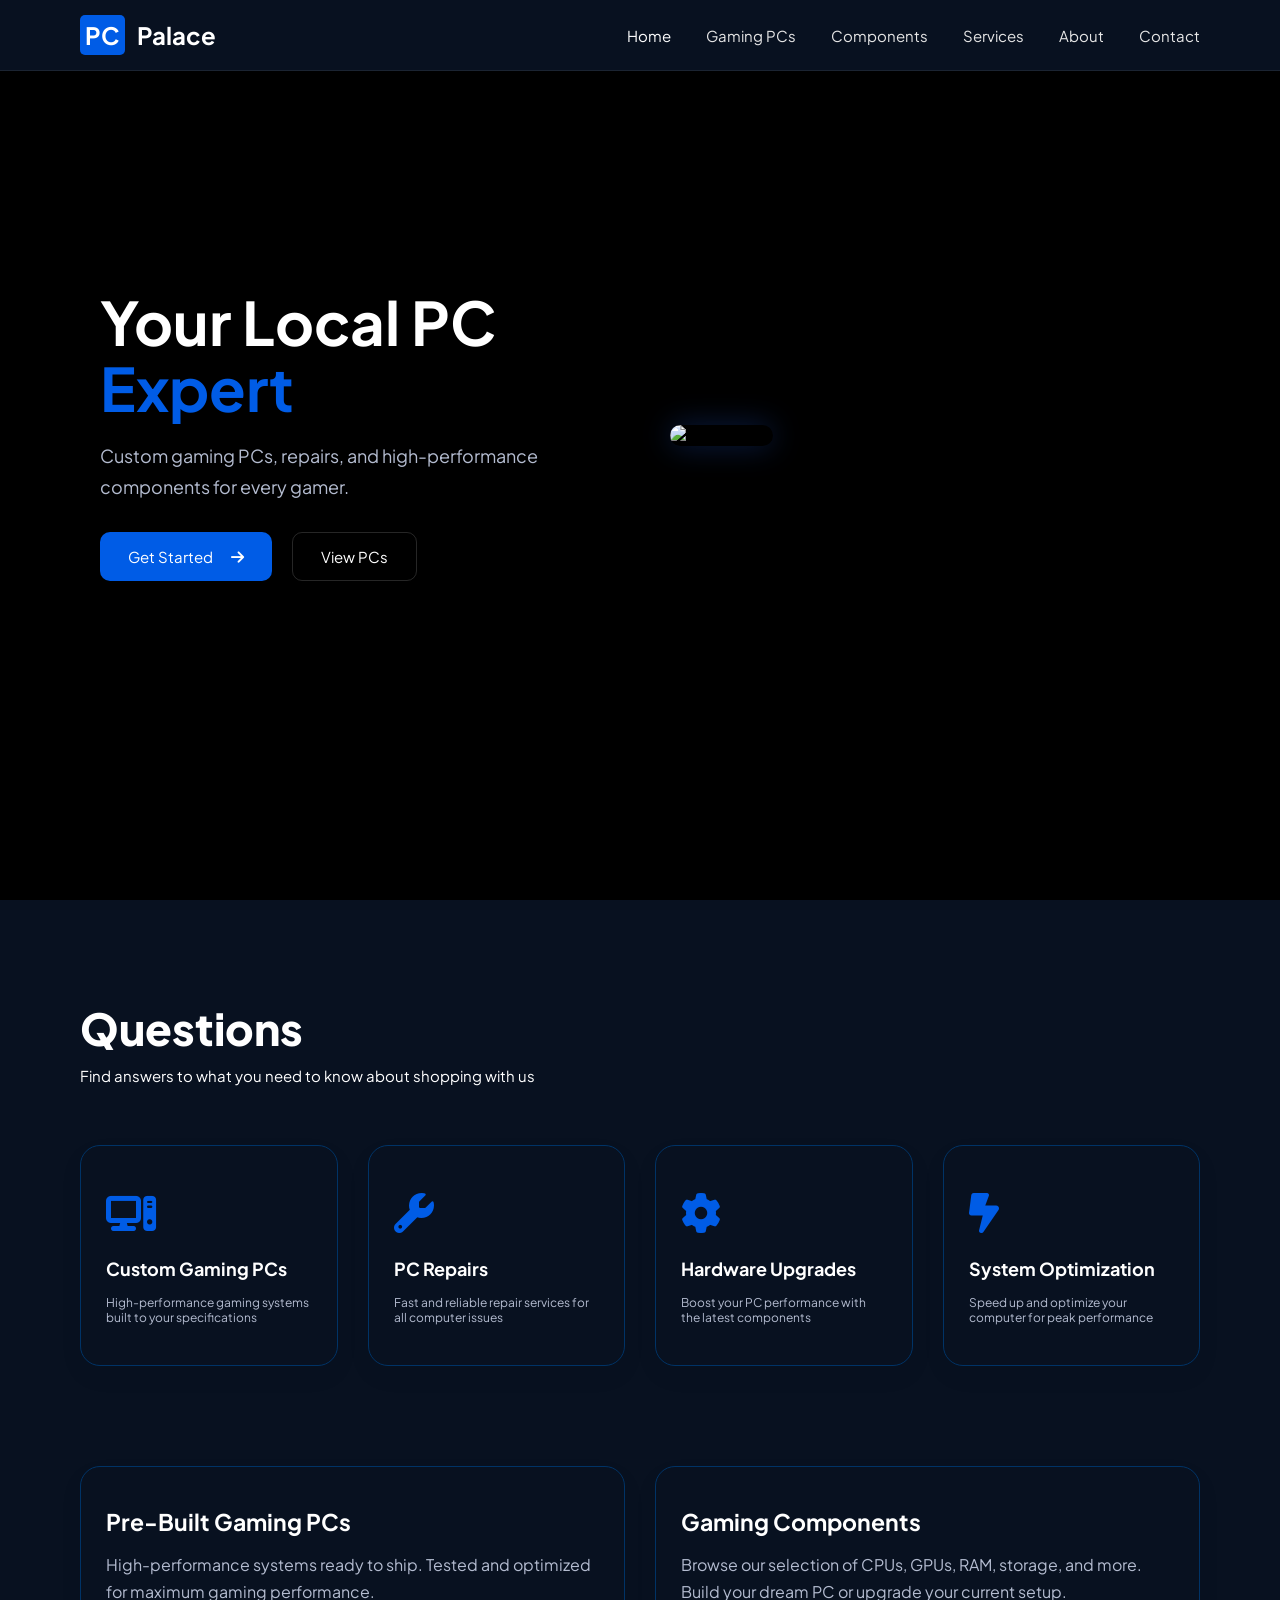
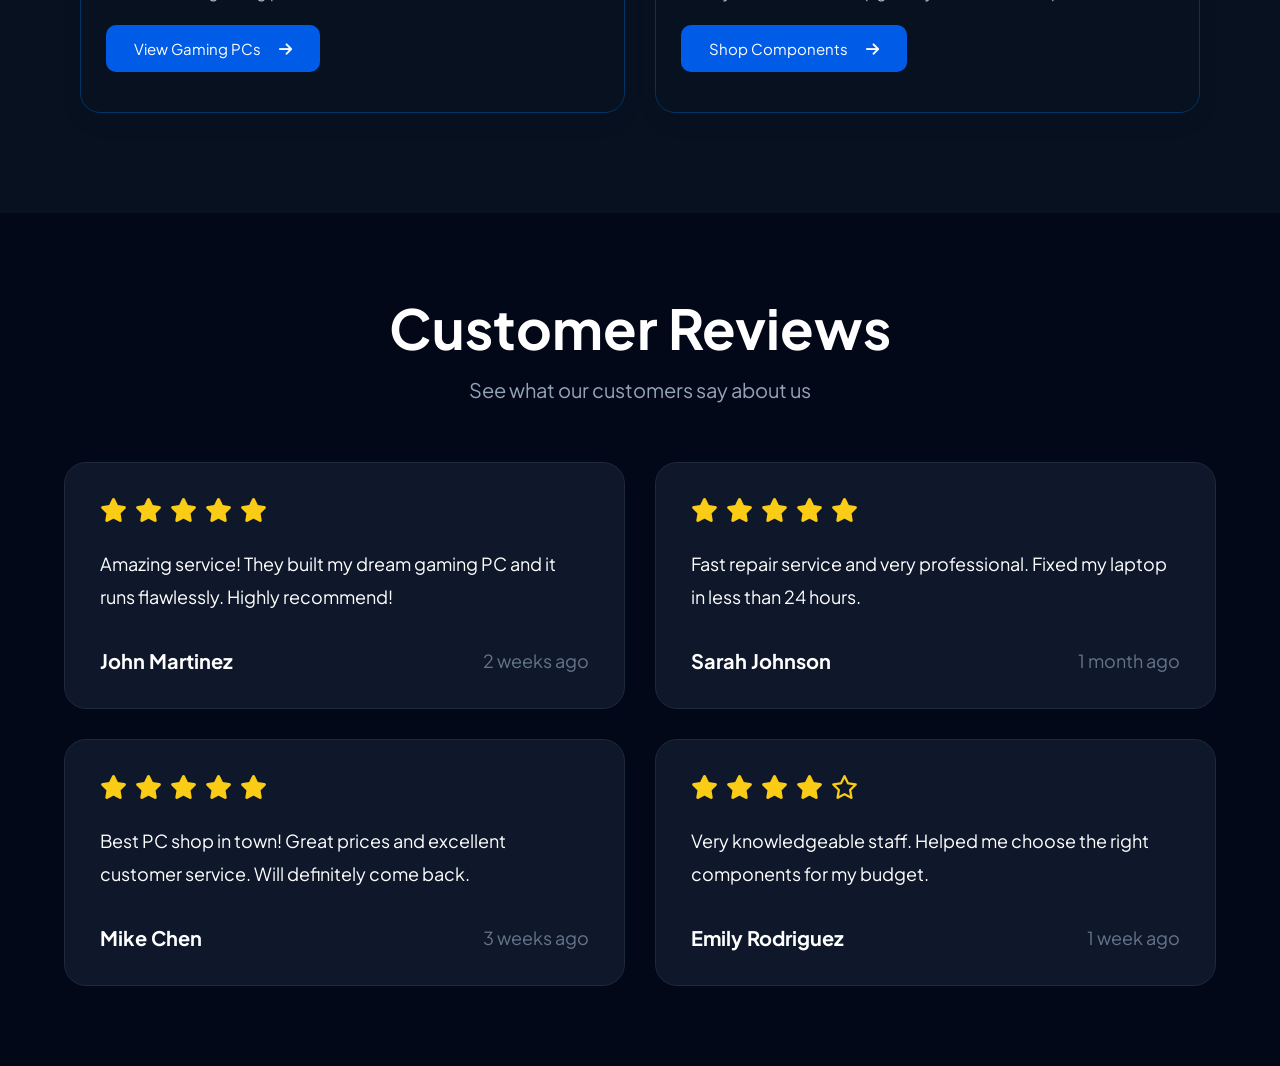
==== index.html @ d6a832d1 "Add files via upload" ====
<!DOCTYPE html>
<html>
<head>
  <meta charset="utf-8">
  <meta name="viewport" content="width=device-width, initial-scale=1">
  <link rel="stylesheet" href="style.css">

  <link rel="stylesheet"
    href="https://cdnjs.cloudflare.com/ajax/libs/font-awesome/6.5.1/css/all.min.css">
  <title>pc-palace.com</title>
</head>
<body>

<!-- ========================= -->
<!-- NAVBAR -->
<!-- ========================= -->

<nav class="navbar">

  <div class="logo">
    <span>PC</span>
     Palace
  </div>

  <ul class="nav-links" id="myTopnav">

    <li><a href="index.html" class="active">Home</a></li>
    <li><a href="gaming.html">Gaming PCs</a></li>
    <li><a href="component.html">Components</a></li>
    <li><a href="service.html">Services</a></li>
    <li><a href="about.html">About</a></li>
    <li><a href="contact.html">Contact</a></li>

    <!-- MENU ICON -->
    <li class="icon">
      <a href="javascript:void(0);" onclick="myFunction()">
        <i class="fa-solid fa-bars"></i>
      </a>
    </li>

  </ul>

</nav>

<section class="hero">

  <div class="hero-text">

    <h1>Your Local PC <br>
      <span>Expert</span></h1>

    <p>
      Custom gaming PCs, repairs, and high-performance
      components for every gamer.
    </p>

    <div class="hero-buttons">
      <button>Get Started  <i class="fa-solid fa-arrow-right" style="margin-left: 15px;"></i></button>
      <button class="secondary">View PCs</button>
    </div>

  </div>

  <div class="hero-image">
    <img src="assets/photo-1587202372634-32705e3bf49c.jpg" alt="Gaming PC">
  </div>

</section>

<!-- ================= QUESTIONS SECTION ================= -->
<section class="question-section">
  <div class="question-header">
    <h2 style="font-size:44px; font-weight:800;">Questions</h2>
    <p style="font-size:15px;">Find answers to what you need to know about shopping with us</p>
  </div>

  <div class="question-grid">

    <div class="question-card">
      <div class="icon"><i class="fa-solid fa-computer"></i></div>
      <h3>Custom Gaming PCs</h3>
      <p>High-performance gaming systems built to your specifications</p>
    </div>

    <div class="question-card">
      <div class="icon"><i class="fa-solid fa-wrench"></i></div>
      <h3>PC Repairs</h3>
      <p>Fast and reliable repair services for all computer issues</p>
    </div>

    <div class="question-card">
      <div class="icon"><i class="fa-solid fa-gear"></i></div>
      <h3>Hardware Upgrades</h3>
      <p>Boost your PC performance with the latest components</p>
    </div>

    <div class="question-card">
      <div class="icon"><i class="fa-solid fa-bolt-lightning"></i></div>
      <h3>System Optimization</h3>
      <p>Speed up and optimize your computer for peak performance</p>
    </div>
  </div>

  <div class="question-grid-2">

    <div class="question-card-2">
      <h3>Pre-Built Gaming PCs</h3>
      <p>High-performance systems ready to ship. Tested and optimized for maximum gaming performance.</p>
      <button>View Gaming PCs  <i class="fa-solid fa-arrow-right" style="margin-left: 15px;"></i></button>
    </div>

    <div class="question-card-2">
      <h3>Gaming Components</h3>
      <p>Browse our selection of CPUs, GPUs, RAM, storage, and more. Build your dream PC or upgrade your current setup.</p>
      <button>Shop Components <i class="fa-solid fa-arrow-right" style="margin-left: 15px;"></i></button>
    </div>
  </div>
</section>

<section class="reviews">

    <div class="review-title">
        <h1>Customer Reviews</h1>
        <p>See what our customers say about us</p>
    </div>

    <div class="review-container">

        <!-- CARD 1 -->

        <div class="review-card">

            <div class="stars">
                <i class="fa-solid fa-star"></i>
                <i class="fa-solid fa-star"></i>
                <i class="fa-solid fa-star"></i>
                <i class="fa-solid fa-star"></i>
                <i class="fa-solid fa-star"></i>
            </div>

            <p class="review-text">
                Amazing service! They built my dream gaming PC and it runs flawlessly.
                Highly recommend!
            </p>

            <div class="review-bottom">
                <h3>John Martinez</h3>
                <span>2 weeks ago</span>
            </div>

        </div>

        <!-- CARD 2 -->

        <div class="review-card">

            <div class="stars">
                <i class="fa-solid fa-star"></i>
                <i class="fa-solid fa-star"></i>
                <i class="fa-solid fa-star"></i>
                <i class="fa-solid fa-star"></i>
                <i class="fa-solid fa-star"></i>
            </div>

            <p class="review-text">
                Fast repair service and very professional. Fixed my laptop in less than 24 hours.
            </p>

            <div class="review-bottom">
                <h3>Sarah Johnson</h3>
                <span>1 month ago</span>
            </div>

        </div>

        <!-- CARD 3 -->

        <div class="review-card">

            <div class="stars">
                <i class="fa-solid fa-star"></i>
                <i class="fa-solid fa-star"></i>
                <i class="fa-solid fa-star"></i>
                <i class="fa-solid fa-star"></i>
                <i class="fa-solid fa-star"></i>
            </div>

            <p class="review-text">
                Best PC shop in town! Great prices and excellent customer service.
                Will definitely come back.
            </p>

            <div class="review-bottom">
                <h3>Mike Chen</h3>
                <span>3 weeks ago</span>
            </div>

        </div>

        <!-- CARD 4 -->

        <div class="review-card">

            <div class="stars">
                <i class="fa-solid fa-star"></i>
                <i class="fa-solid fa-star"></i>
                <i class="fa-solid fa-star"></i>
                <i class="fa-solid fa-star"></i>
                <i class="fa-regular fa-star"></i>
            </div>

            <p class="review-text">
                Very knowledgeable staff. Helped me choose the right components
                for my budget.
            </p>

            <div class="review-bottom">
                <h3>Emily Rodriguez</h3>
                <span>1 week ago</span>
            </div>

        </div>

    </div>

</section>


<script src="script.js"></script>
</body>
</html>
---- style.css ----
/* ============================= */
/* GOOGLE FONT */
/* ============================= */

@import url('https://fonts.googleapis.com/css2?family=Plus+Jakarta+Sans:wght@200;400;600;700;800&display=swap');

/* ============================= */
/* ROOT VARIABLES */
/* ============================= */

:root { 

  --dark-clr:#081120; 
  --nav-link-clr:#e6e6e6;
  --blue-text-clr:#b4bcd0;
  --dark-blue-clr:#0047b3;
  --blue-clr:#005ce6;
  --light-clr:#0073e6;
  --border-clr:#003366;

  --dark:#030712;
  --card:#0f172a;
  --border:#1e293b;
  --blue:#3b82f6;
  --text:#ffffff;
  --muted:#94a3b8;
}

/* ============================= */
/* GLOBAL RESET */
/* ============================= */

*{
    margin:0;
    padding:0;
    box-sizing:border-box;
    font-family:"Plus Jakarta Sans", sans-serif;
}

html{
    scroll-behavior:smooth;
}

body{
    background:var(--dark);
}

/* ============================= */
/* NAVBAR */
/* ============================= */

.navbar{
    width:100%;
    display:flex;
    justify-content:space-between;
    align-items:center;
    padding:20px 80px;
    position:fixed;
    top:0;
    left:0;
    background:var(--dark-clr);
    border-bottom:1px solid rgba(255,255,255,0.08);
    z-index:1000;
}

.logo{
    font-size:24px;
    font-weight:700;
    color:white;
}

.logo span{
    margin-right:8px;
    background:var(--blue-clr);
    padding:5px;
    border-radius:5px;
}

.nav-links{
    list-style:none;
    display:flex;
    align-items:center;
    gap:35px;
}

.nav-links a{
    text-decoration:none;
    color:var(--nav-link-clr);
    font-size:15px;
    transition:0.3s;
}

.nav-links a:hover{
    color:white;
}

.nav-links a.active{
    color:white;
}

/* MENU ICON */

.nav-links .icon{
    display:none;
}

/* ========================= */
/* HERO */
/* ========================= */

.hero{
    min-height:100vh;
    display:flex;
    justify-content:space-between;
    align-items:center;
    padding:50px 100px 80px;
    gap:60px;
    background:black;
}

.hero-text{
    flex:1;
}

.hero-text h1{
    font-size:60px;
    line-height:1.1;
    margin-bottom:20px;
    color:white;
}

.hero-text span{
    color:var(--blue-clr);
}

.hero-text p{
    color:var(--blue-text-clr);
    font-size:18px;
    line-height:1.7;
    margin-bottom:30px;
    max-width:550px;
}

.hero-buttons{
    display:flex;
    gap:20px;
}

.hero-buttons button{
    padding:14px 28px;
    border:none;
    border-radius:10px;
    background:var(--blue-clr);
    color:white;
    font-size:15px;
    cursor:pointer;
    transition:0.3s;
}

.hero-buttons button:hover{
    transform:translateY(-3px);
    background:#0047b3;
}

.hero-buttons .secondary{
    background:transparent;
    border:1px solid rgba(255,255,255,0.15);
}

.hero-image{
    flex:1;
}

.hero-image img{
    width:100%;
    border-radius:20px;
    box-shadow:0 0 30px rgba(37,99,235,0.3);
}

/* ============================= */
/* QUESTIONS SECTION */
/* ============================= */

.question-section{ 
  padding:100px 80px; 
  background:var(--dark-clr);
  text-align:left; 
}

.question-header{ 
  color:white;
  margin-bottom:60px; 
}

.question-header h2{ 
  font-size:36px; 
  color:white;
  margin-bottom:10px; 
}

/* GRID */

.question-grid{ 
  display:grid; 
  grid-template-columns:repeat(4, 1fr); 
  gap:30px;
  color:white; 
}

/* CARDS */

.question-card,
.question-card-2{ 
  background:transparent; 
  padding:40px 25px; 
  border-radius:20px;
  border:1px solid var(--border-clr); 
  box-shadow:0 10px 25px rgba(0,0,0,0.05); 
  transition:0.3s ease; 
}

/* HOVER */

.question-card:hover,
.question-card-2:hover{ 
  transform:translateY(-8px); 
  border:2px solid var(--light-clr); 
}

/* ICONS */

.question-card .icon,
.question-card-2 .icon{ 
  font-size:40px;
  margin-bottom:20px; 
  color:var(--blue-clr);
  display:block;
}

.question-card h3{ 
  margin-bottom:15px; 
  font-size:18px; 
  color:white;
}

.question-card p{ 
  font-size:12px; 
  font-weight:400; 
  color:var(--blue-text-clr); 
}

/* SECOND GRID */

.question-grid-2{ 
  display:grid; 
  grid-template-columns:repeat(2, 1fr); 
  gap:30px;
  color:white; 
  margin-top:100px;
}

.question-card-2 h3{
  margin-bottom:15px; 
  font-size:23px; 
  color:white;
}

.question-card-2 p{
  color:var(--blue-text-clr);
  margin-bottom:20px;
  line-height:1.7;
}

.question-grid-2 button{
    padding:14px 28px;
    border:none;
    border-radius:10px;
    background:var(--blue-clr);
    color:white;
    font-size:15px;
    cursor:pointer;
    transition:0.3s;
}

.question-grid-2 button:hover{
    transform:translateY(-3px);
    background:#0047b3;
}
/* ================= REVIEWS ================= */

.reviews{
    width:90%;
    margin:auto;
    padding:80px 0;
}

.review-title{
    text-align:center;
    margin-bottom:60px;
}

.review-title h1{
    color:white;
    font-size:55px;
    margin-bottom:15px;
}

.review-title p{
    color:#94a3b8;
    font-size:20px;
}

/* GRID */

.review-container{
    display:grid;
    grid-template-columns:repeat(2,1fr);
    gap:30px;
}

/* CARD */

.review-card{
    background:#0f172a;
    border:1px solid #1e293b;
    border-radius:22px;
    padding:35px;
    transition:0.3s;
}

.review-card:hover{
    transform:translateY(-5px);
}

.stars{
    margin-bottom:25px;
}

.stars i{
    color:#facc15;
    font-size:24px;
    margin-right:5px;
}

.review-text{
    color:white;
    font-size:18px;
    line-height:1.8;
    margin-bottom:35px;
}

/* BOTTOM */

.review-bottom{
    display:flex;
    justify-content:space-between;
    align-items:center;
}

.review-bottom h3{
    color:white;
    font-size:20px;
}

.review-bottom span{
    color:#64748b;
    font-size:18px;
}

/* ========================= */
/* COMPONENT SECTION */
/* ========================= */

.components{
  padding:140px 8% 80px;
}

/* HEADER */

.components-header{
  text-align:center;
  margin-bottom:60px;
}

.components-header h1{
  color:white;
  font-size:50px;
  font-weight:800;
  margin-bottom:15px;
}

.components-header p{
  color:var(--muted);
  font-size:18px;
}

/* ========================= */
/* FILTER BUTTONS */
/* ========================= */

.filter-buttons{
  display:flex;
  justify-content:center;
  flex-wrap:wrap;
  gap:15px;
  margin-bottom:60px;
}

.btn{
  border:none;
  padding:16px 32px;
  border-radius:14px;
  background:#172033;
  color:white;
  font-size:18px;
  cursor:pointer;
  transition:0.3s;
  border:1px solid #263247;
}

.btn:hover{
  background:#1e293b;
}

.btn.active{
  background:var(--blue);
}

/* ========================= */
/* PRODUCT GRID */
/* ========================= */

.product-grid{
  display:grid;
  grid-template-columns:repeat(3,1fr);
  gap:30px;
}

/* ========================= */
/* PRODUCT CARD */
/* ========================= */

.product-card{
  background:var(--card);
  border-radius:22px;
  overflow:hidden;
  border:1px solid var(--border);
  transition:0.3s;
}

.product-card:hover{
  transform:translateY(-8px);
  border-color:var(--blue);
}

.product-card img{
  width:100%;
  height:260px;
  object-fit:cover;
}

/* CONTENT */

.product-content{
  padding:30px;
}

.category{
  color:var(--blue);
  font-size:14px;
  font-weight:700;
}

.category i{
  margin-right:8px;
}

.product-content h3{
  color:white;
  font-size:17px;
  margin:20px 0 10px;
}

.product-content p{
  color:var(--blue-text-clr);
  font-size:15px;
  margin-bottom:25px;
}

/* BOTTOM */

.bottom{
  display:flex;
  justify-content:space-between;
  align-items:center;
  padding-top:20px;
  border-top:1px solid #1e293b;
}

.bottom h2{
  color:white;
  font-size:20px;
}

.bottom button{
  padding:14px 24px;
  border:none;
  border-radius:12px;
  background:var(--blue-clr);
  color:white;
  font-size:15px;
  cursor:pointer;
  transition:0.3s;
}

.bottom button:hover{
  background:darkblue;
}

/* ========================= */
/* FILTER */
/* ========================= */

.column{
  display:none;
}

.show{
  display:block;
}


/* ============================= */
/* GAMING.HTML */
/* ============================= */
.pc{padding:140px 8% 80px;}
.pc-header{
  text-align:center;
  margin-bottom:60px;
}

.pc-header h1{
  color:white;
  font-size:50px;
  font-weight:800;
  margin-bottom:15px;
}

.pc-header p{
  color:var(--muted);
  font-size:18px;
}

.column-1 {
  float: left;
  width: 50%;
  padding: 10px;
  height: auto;
}
.column-1 p{
    color: var(--blue-text-clr);
}
.column-1 i{
    padding-right: 15px;
    color: var(--blue-clr);
}

.row-1:after {
  content: "";
  display: table;
  clear: both;
}
/* NEED SECTION */
.need-sec{
    padding: 50px;
    margin: 10px 50px 40px 50px;
    text-align: center;
    background: var(--dark-clr);
    border-radius: 15px;
    min-height: 25vh;
}
.need-sec h4{
    font-size: 22px;
    color: white;
}
.need-sec p{
    color: var(--blue-text-clr);
    margin-top: 20px;
}
.need-sec button{
  margin-top: 20px;
  padding:14px 24px;
  border:none;
  border-radius:12px;
  background:var(--blue-clr);
  color:white;
  font-size:15px;
  cursor:pointer;
  transition:0.3s;
}

.need-sec button:hover{
  background:darkblue;
}

/* ============================= */
/* SERVICE.HTML */
/* ============================= */ 

/* ================= MAIN ================= */
.container{
    width:90%;
    margin:auto;
    padding-top:100px;
    padding-bottom:50px;
}

/* TOP GRID */

.top-grid{
    display:grid;
    grid-template-columns:repeat(2,1fr);
    gap:20px;
}
.card{
    background:#1e293b;
    padding:25px;
    border-radius:15px;
    width:550px;
}
.card i{
    font-size:40px;
    margin-bottom:15px;
    color: var(--dark-blue-clr);
}

.card h3{
    margin-bottom:15px;
    color: white;
}

.card p{
    margin-bottom:15px;
    line-height:1.6;
    color: var(--blue-text-clr);
}

.card ul{
    padding-left:20px;
    margin-bottom:20px;
    color: var(--text);
}

.card li{
    margin-bottom:10px;
    color: var(--text);
}
.card h4{
    color: white;
    margin-bottom: 10px;
}

/* TEXT SECTION */

.text-section{
    margin:40px 0;
    background:#1e293b;
    padding:30px;
    border-radius:12px;
    font-size:20px;
}
body{
    background:#020817;
    font-family:Arial, sans-serif;
}

/* ================= SECTION ================= */

.pricing-section{
    width:100%;
    padding:80px 0;
    display:flex;
    justify-content:center;
}

/* MAIN BOX */

.pricing-box{
    width:80%;
    background:#0f172a;
    border:1px solid #1e293b;
    border-radius:22px;
    padding:50px;
}

/* TITLE */

.pricing-box h1{
    text-align:center;
    color:white;
    font-size:35px;
    margin-bottom:50px;
}

/* GRID */

.pricing-grid{
    display:grid;
    grid-template-columns:repeat(2,1fr);
    gap:25px;
}

/* CARD */

.price-card{
    background:#1e293b;
    border-radius:16px;
    padding:25px 30px;
    display:flex;
    justify-content:space-between;
    align-items:center;
}

.price-card span{
    color:white;
    font-size:16px;
}

.price-card h2{
    color:white;
    font-size:20px;
}

/* NOTE */

.note{
    text-align:center;
    color:#94a3b8;
    margin-top:50px;
    font-size:14px;
}


/* BOTTOM GRID */
.bottom-grid{
    display:grid;
    grid-template-columns:repeat(3,1fr);
    gap:20px;
}
/* ============================= */
/* MAIN */
/* ============================= */


.wrapper{
    width:90%;
    margin:auto;
    padding-top:120px;
    padding-bottom:80px;
}

/* ================= TOP LARGE BOX ================= */

.hero-box{
    width:100%;
    background:var(--dark-clr);
    border:1px solid #1e293b;
    border-radius:20px;
    padding:70px 40px;
    text-align:center;
    margin-bottom:50px;
}
.hero-box{
    display:flex;
    border-radius:10px;
    margin:60px auto;
    align-items:stretch;
    overflow:hidden;
}
.hero-box > div{
    flex:1;
    padding:40px;
}
.hero-box h2{
    font-size:35px;
    margin-bottom:20px;
    color: white;
}

.hero-box p{
    color:var(--muted);
    font-size:18px;
    text-align: left;
}


.img{
    min-height:500px;
    background:url("assets/photo-1581092921461-eab62e97a780.jpg") center/cover no-repeat;
    border-radius:0 10px 10px 0;
}

/* ================= GRID ================= */

.feature-grid{
    display:grid;
    grid-template-columns:repeat(4,1fr);
    gap:25px;
    margin-bottom:50px;
}

.feature-item{
    background:#0f172a;
    border:1px solid #1e293b;
    border-radius:18px;
    padding:40px 25px;
    text-align:center;
    transition:0.3s;
}
.feature-item i{
    color: var(--blue-clr);
    font-size: 30px;
    margin-bottom: 10px;
}
.feature-item h2{
    color: white;
}
.feature-item:hover{
    transform:translateY(-5px);
}

.feature-item h2{
    margin-bottom:15px;
    font-size:24px;
}

.feature-item p{
    color:#94a3b8;
    line-height:1.6;
}

/* ================= BOTTOM LARGE BOX ================= */

.info-box{
    width:100%;
    background:#0f172a;
    border:1px solid #1e293b;
    border-radius:20px;
    padding:60px 40px;
    text-align:center;
}

.info-box h2{
    font-size:45px;
    margin-bottom:40px;
    color: white;
}


.column-2{
  float: left;
  width: 33.33%;
  padding: 10px;
  height: 100px;
}
.column-2 h4{
    color: white;
    font-size: 20px;
    margin-bottom: 10px;
}
.column-2 p{
    color:var(--blue-text-clr);
    font-size:16px;
}

.row-2:after {
  content: "";
  display: table;
  clear: both;
}


/* ================= SECTION ================= */

.contact-section{
    width:100%;
    padding:80px 0;
    background: var(--dark-clr);
    display:flex;
    justify-content:center;
}

/* CONTAINER */

.contact-container{
    width:82%;

    display:grid;
    grid-template-columns:1fr 1fr;
    gap:60px;
}

/* BOTH BOXES */

.contact-info,
.contact-form{
    background:#0f172a;
    border:1px solid #1e293b;

    border-radius:22px;
    padding:35px;
}

/* TITLES */

.contact-info h1,
.contact-form h1{
    color:white;
    font-size:25px;
    margin-bottom:40px;
}

/* ================= LEFT SIDE ================= */

.info-item-1{
    display:flex;
    align-items:center;
    gap:20px;

    margin-bottom:30px;
}

/* ICON */

.icon-box-1{
    width:60px;
    height:60px;

    background:#172554;
    border-radius:15px;

    display:flex;
    align-items:center;
    justify-content:center;
}

.icon-box-1 i{
    color:#3b82f6;
    font-size:20px;
}

/* TEXT */

.info-text-1 span{
    color:#94a3b8;
    font-size:17px;
}

.info-text-1 h3{
    color:white;
    margin-top:5px;
    font-size:20px;
}

/* ================= FORM ================= */

form{
    display:flex;
    flex-direction:column;
}

form label{
    color:white;
    margin-bottom:12px;
    font-size:18px;
}

form input,
form textarea{
    width:100%;

    background:#1e293b;
    border:1px solid #334155;
    border-radius:16px;

    padding:20px;
    margin-bottom:30px;

    color:white;
    font-size:15px;

    outline:none;
}

form textarea{
    height:180px;
    resize:none;
}

form input::placeholder,
form textarea::placeholder{
    color:#94a3b8;
}

/* BUTTON */

form button{
    height:70px;

    background: var(--blue);
    border:none;
    border-radius:16px;

    color:white;
    font-size:18px;
    font-weight:bold;

    cursor:pointer;
    transition:0.3s;
}

form button:hover{
    background: var(--dark-blue-clr);
}

/* ============================= */
/* RESPONSIVE */
/* ============================= */

@media screen and (max-width:768px){

    .navbar{
        padding:20px;
    }

    .nav-links{
        gap:20px;
    }

    .nav-links li:not(.icon){
        display:none;
    }

    .nav-links .icon{
        display:block;
    }

    .nav-links.responsive{
        position:absolute;
        top:80px;
        left:0;
        width:100%;
        background:#081120;
        display:flex;
        flex-direction:column;
        gap:25px;
        padding:25px;
    }

    .nav-links.responsive li{
        display:block;
    }

    .hero{
        flex-direction:column;
        text-align:center;
        padding:130px 20px 60px;
    }

    .hero-text h1{
        font-size:42px;
    }

    .hero-text p{
        margin:auto;
        margin-bottom:30px;
    }

    .hero-buttons{
        justify-content:center;
    }

    .question-section{
        padding:80px 20px;
    }
    .question-header h2{
        font-size: 17px;
    }
    .question-grid{
        grid-template-columns:1fr;
    }

    .question-grid-2{
        grid-template-columns:1fr;
    }
    .question-card-2 h3{
        font-size: 20px;
    }
    .question-card-2 p{
        font-size: 12px;
    }
    .components-header h1{
        font-size:48px;
    }

    .product-grid{
        grid-template-columns:1fr;
    }

    .btn{
        width:100%;
    }
    .need-sec p{
        font-size: 12px;
    }
    .need-sec button{
        margin-top: 30px;
    }
    .top-grid{
     grid-template-columns:1fr;}

    .bottom-grid{grid-template-columns:1fr;}
    .card{
        width: calc(100% - 10%);
    }
    .card i{
        font-size: 24px;
    }
    .card h3{
        font-size: 17px;
    }
    .card p {
        font-size: 14px;
    }
    .card li{
        font-size: 14px;
    }

    .review-container{
        grid-template-columns:1fr;
    }

    .review-title h1{
        font-size:25px;
    }
    .review-text{
        font-size: 15px;
    }
    .review-bottom h3{
        font-size: 16px;
    }
    .review-bottom span{
        font-size: 15px;
    }
    .pricing-box{
        width:92%;
        padding:30px;
    }

    .pricing-grid{
        grid-template-columns:1fr;
    }

    .pricing-box h1{
        font-size:20px;
    }

    .price-card{
        flex-direction:column;
        gap:15px;
        text-align:center;
    }
    .feature-grid{grid-template-columns:repeat(1,1fr);}
    .contact-section{
        width: 100%;
    }
    .contact-section p{
        margin-bottom: 30px;
    }
    .hero-box{
        flex-direction:column;
        text-align:center;
        padding:130px 20px 60px;
    }
    .hero-box img{
        height: 30%;
    }
    .contact-info h1,
    .contact-form h1{
        font-size:28px;
    }

    .info-text h3{
        font-size:22px;
    }    
    .product-grid{
       grid-template-columns:1fr;
    }
    .column-1 {
        width: 100%;
    }
    .column-2 {
        width: 100%;
        margin-bottom: 60px;
    }
}

@media(max-width:1100px){

  .product-grid{
    grid-template-columns:repeat(2,1fr);
  }

   .contact-container{
     grid-template-columns:1fr;
  }
}

@media(max-width:900px){

    /* HERO */

    .hero{
        flex-direction:column;
        text-align:center;
        padding:130px 20px 60px;
    }

    .hero-text h1{
        font-size:42px;
    }

    .hero-text p{
        margin:auto;
        margin-bottom:30px;
    }

    .hero-buttons{
        justify-content:center;
    }

    /* QUESTIONS */

    .question-section{
        padding:80px 20px;
    }

    .question-grid,
    .question-grid-2{
        grid-template-columns:1fr;
    }

    /* PRODUCTS */

    .product-grid{
        grid-template-columns:1fr;
    }

    /* TOP GRID */

    .top-grid{
        grid-template-columns:1fr;
    }

    .bottom-grid{
        grid-template-columns:1fr;
    }

    /* CARDS */

    .card{
        width:100%;
    }

    .card i{
        font-size:24px;
    }

    .card h3{
        font-size:18px;
    }

    .card p,
    .card li{
        font-size:14px;
    }

    /* REVIEWS */

    .review-container{
        grid-template-columns:1fr;
    }

    .review-title h1{
        font-size:40px;
    }

    .review-text{
        font-size:15px;
    }

    .review-bottom h3,
    .review-bottom span{
        font-size:16px;
    }

    /* PRICING */

    .pricing-box{
        width:92%;
        padding:30px;
    }

    .pricing-grid{
        grid-template-columns:1fr;
    }

    .pricing-box h1{
        font-size:32px;
    }

    .price-card{
        flex-direction:column;
        gap:15px;
        text-align:center;
    }

    /* FEATURES */

    .feature-grid{
        grid-template-columns:1fr;
    }

    /* HERO BOX */

    .hero-box{
        flex-direction:column;
        padding:40px 20px;
    }

    /* CONTACT */

    .contact-container{
        grid-template-columns:1fr;
    }

    .contact-info h1,
    .contact-form h1{
        font-size:28px;
    }

    /* COLUMNS */

    .column-1,
    .column-2{
        width:100%;
    }

    .column-2{
        margin-bottom:40px;
    }

}
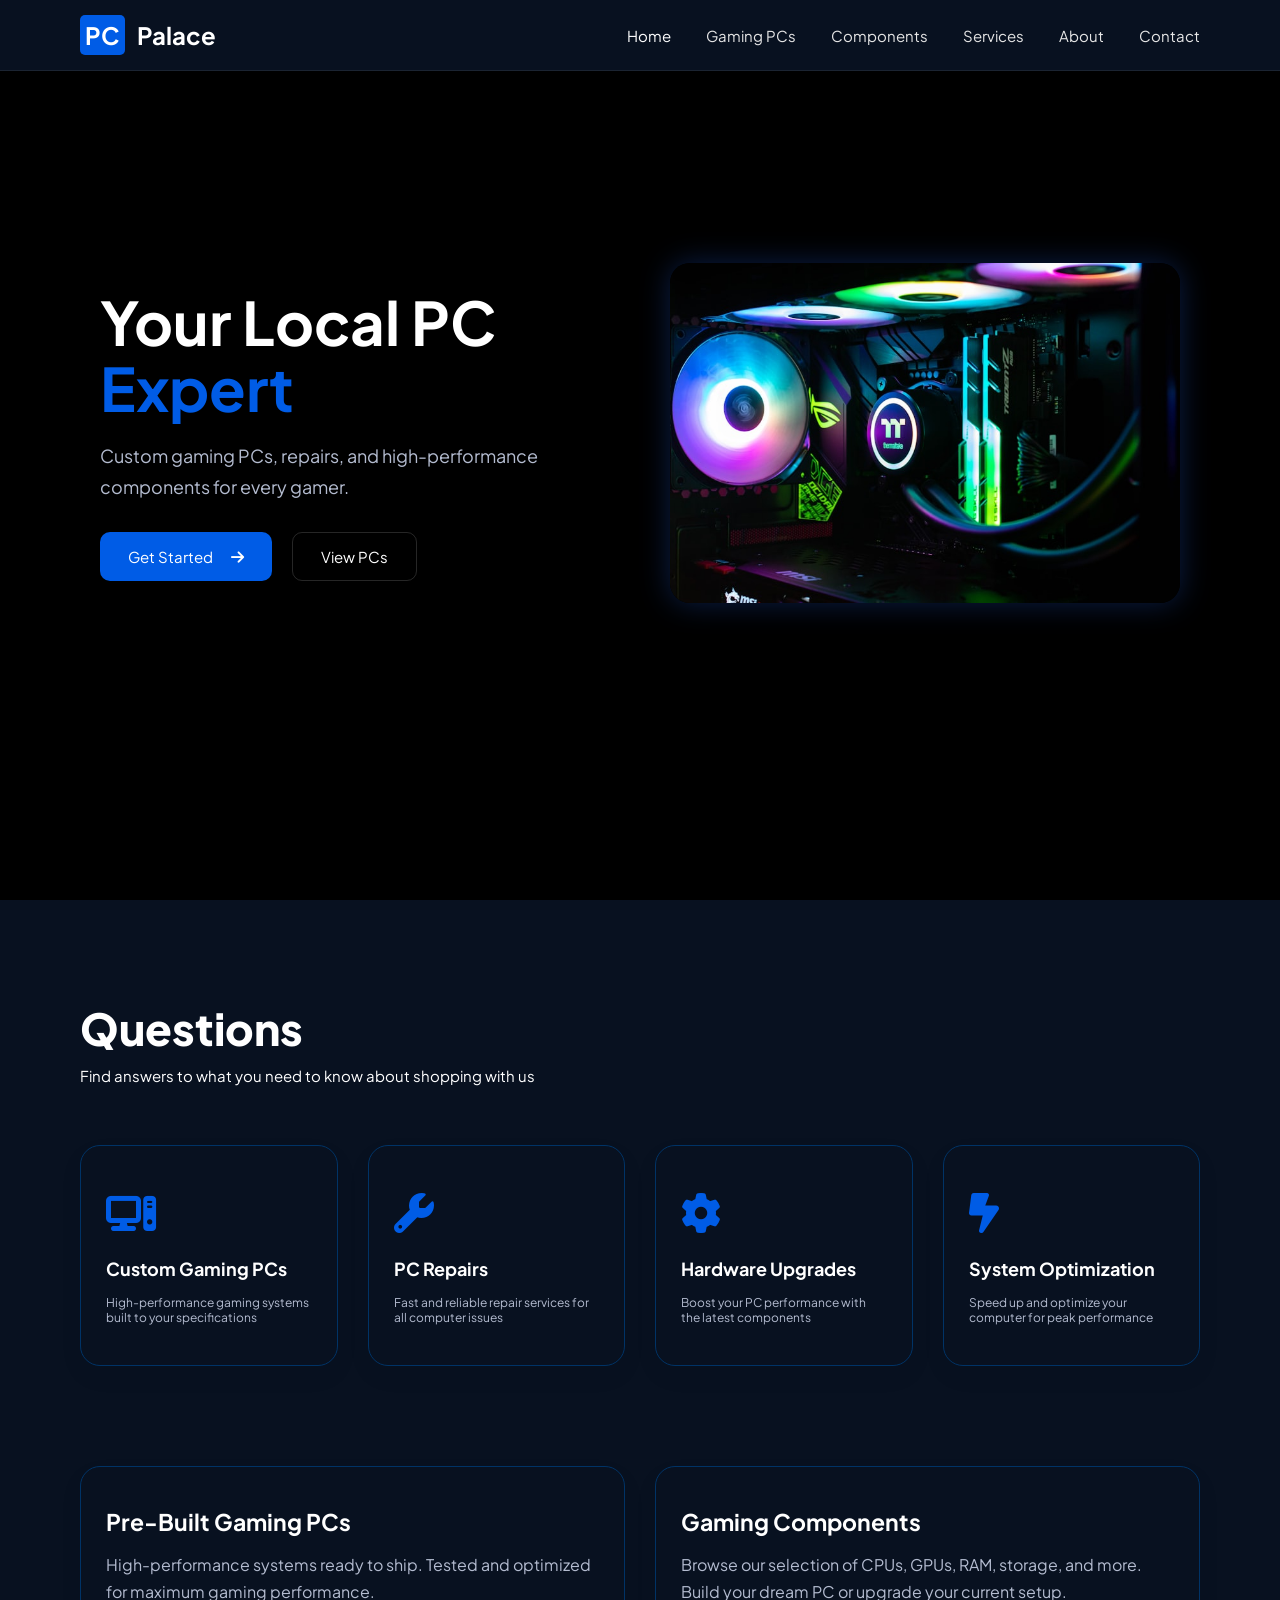
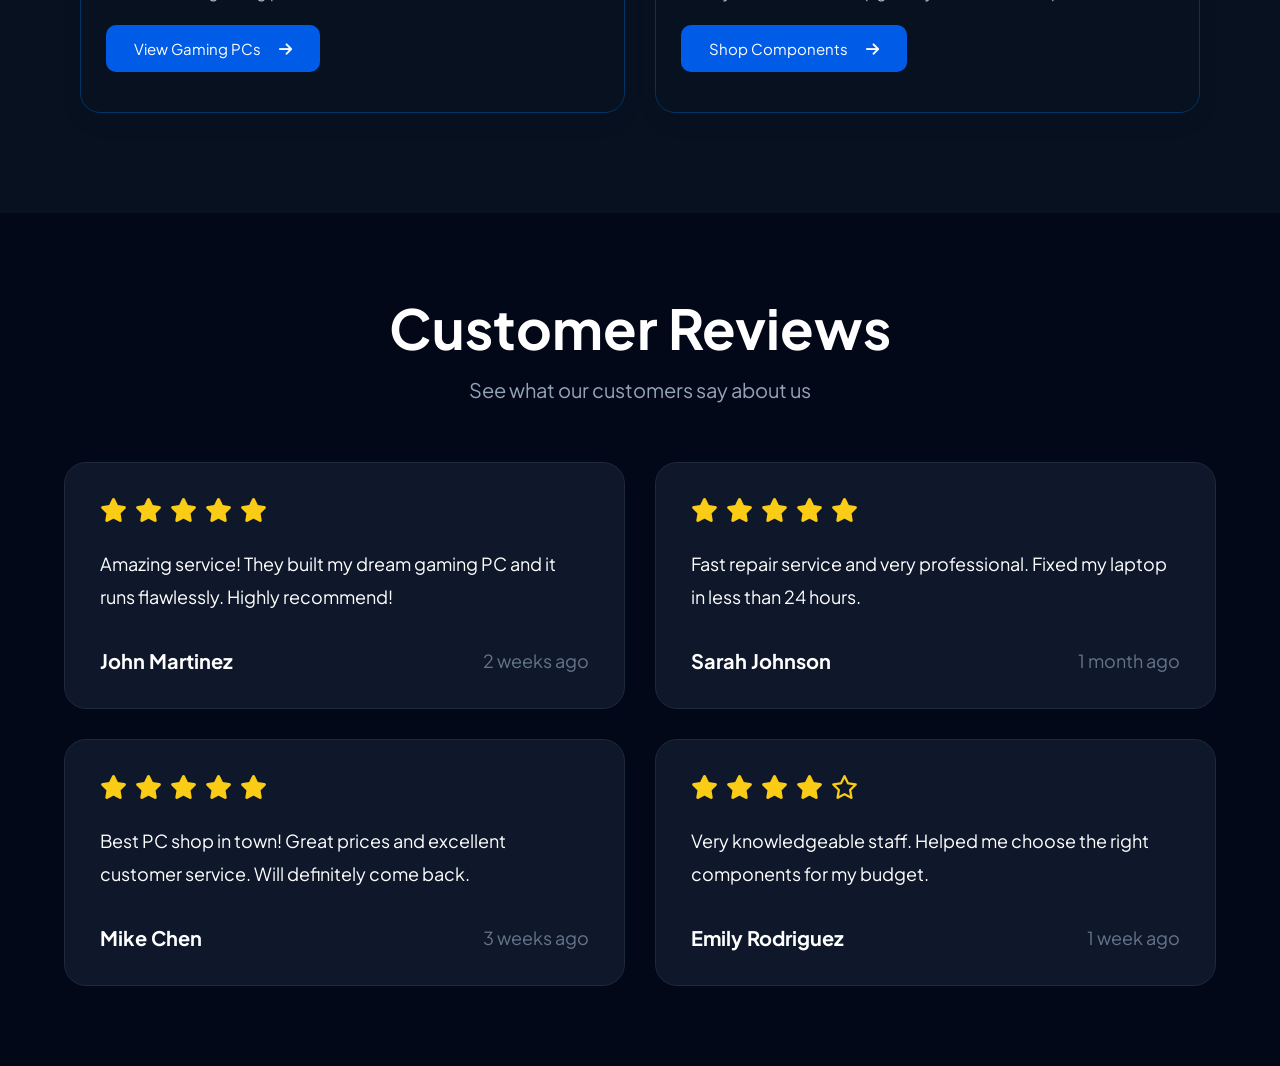
==== commit f750323a: "Update index.html" ====
--- a/index.html
+++ b/index.html
@@ -59,10 +59,10 @@
       <button class="secondary">View PCs</button>
     </div>
 
-  </div>
+  </div> 
 
   <div class="hero-image">
-    <img src="assets/photo-1587202372634-32705e3bf49c.jpg" alt="Gaming PC">
+    <img src="photo-1587202372634-32705e3bf49c.jpg" alt="Gaming PC">
   </div>
 
 </section>
@@ -228,4 +228,4 @@
 
 <script src="script.js"></script>
 </body>
-</html>+</html>
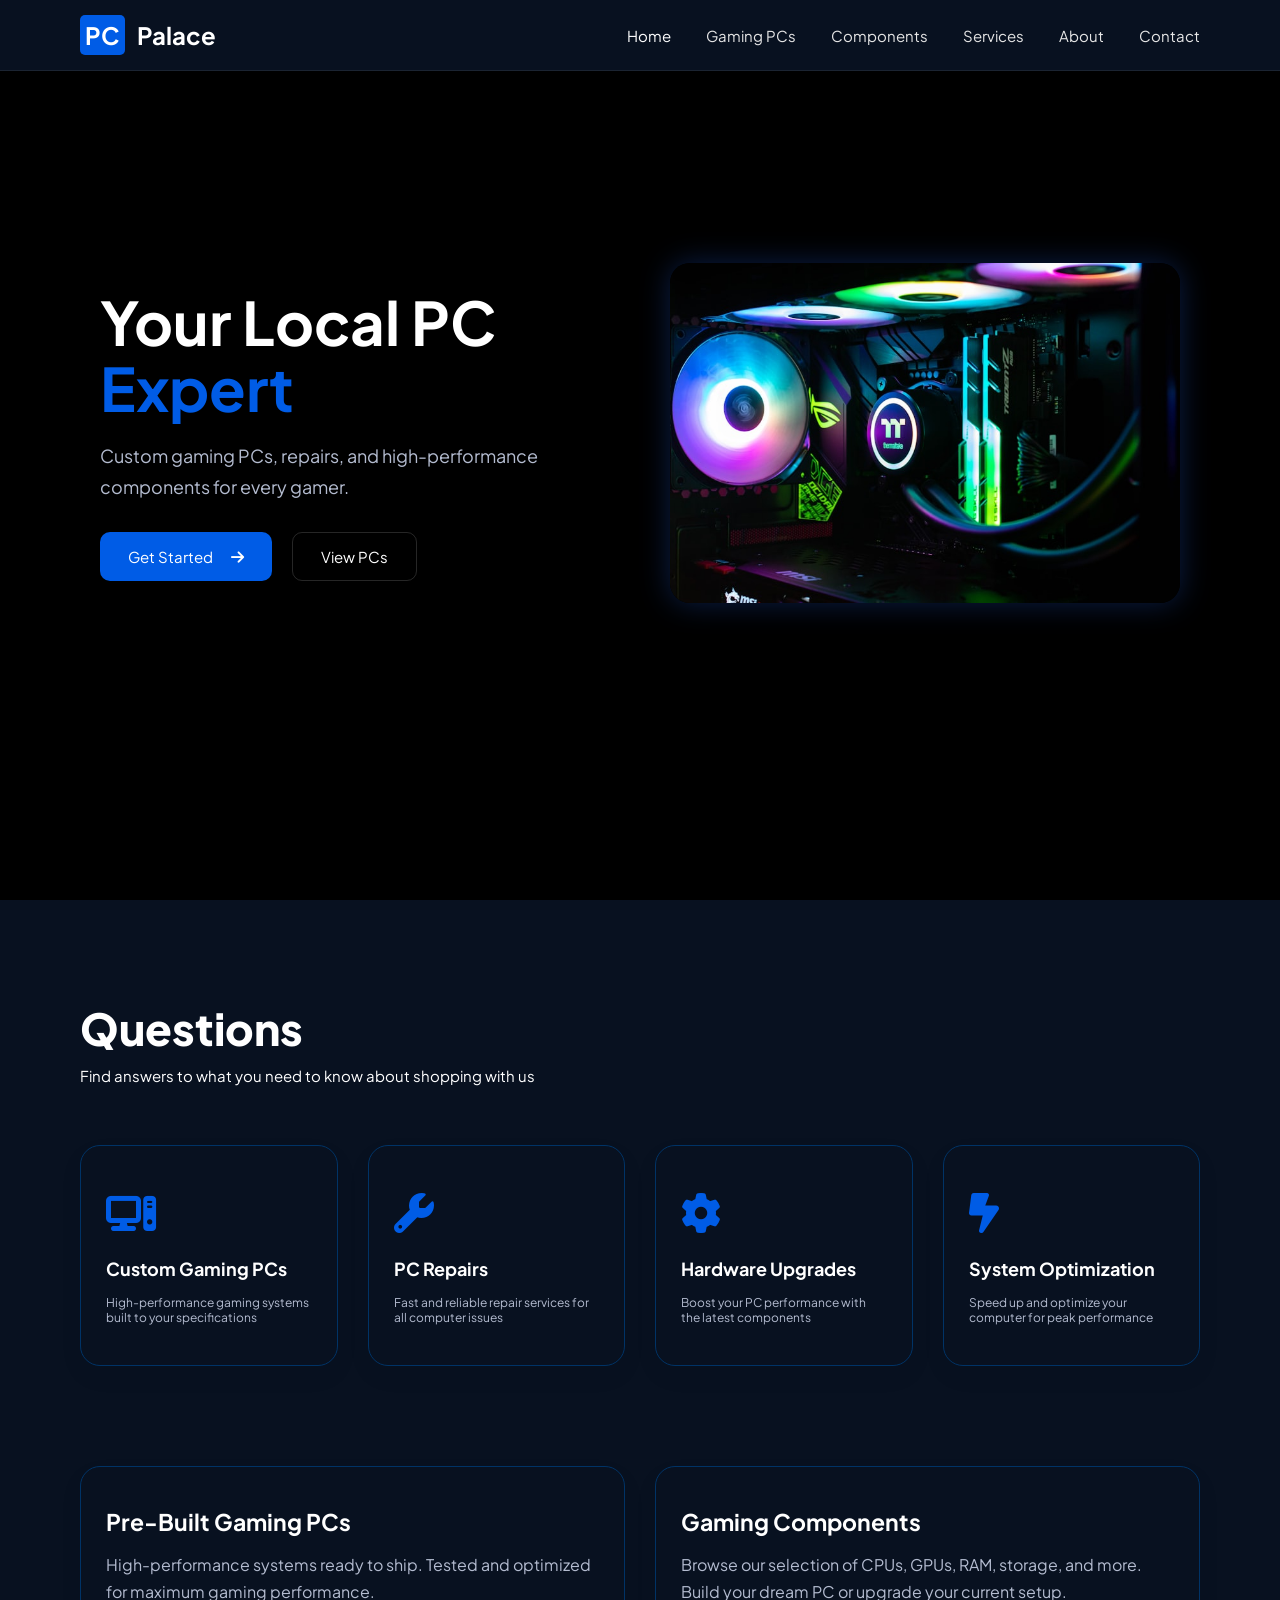
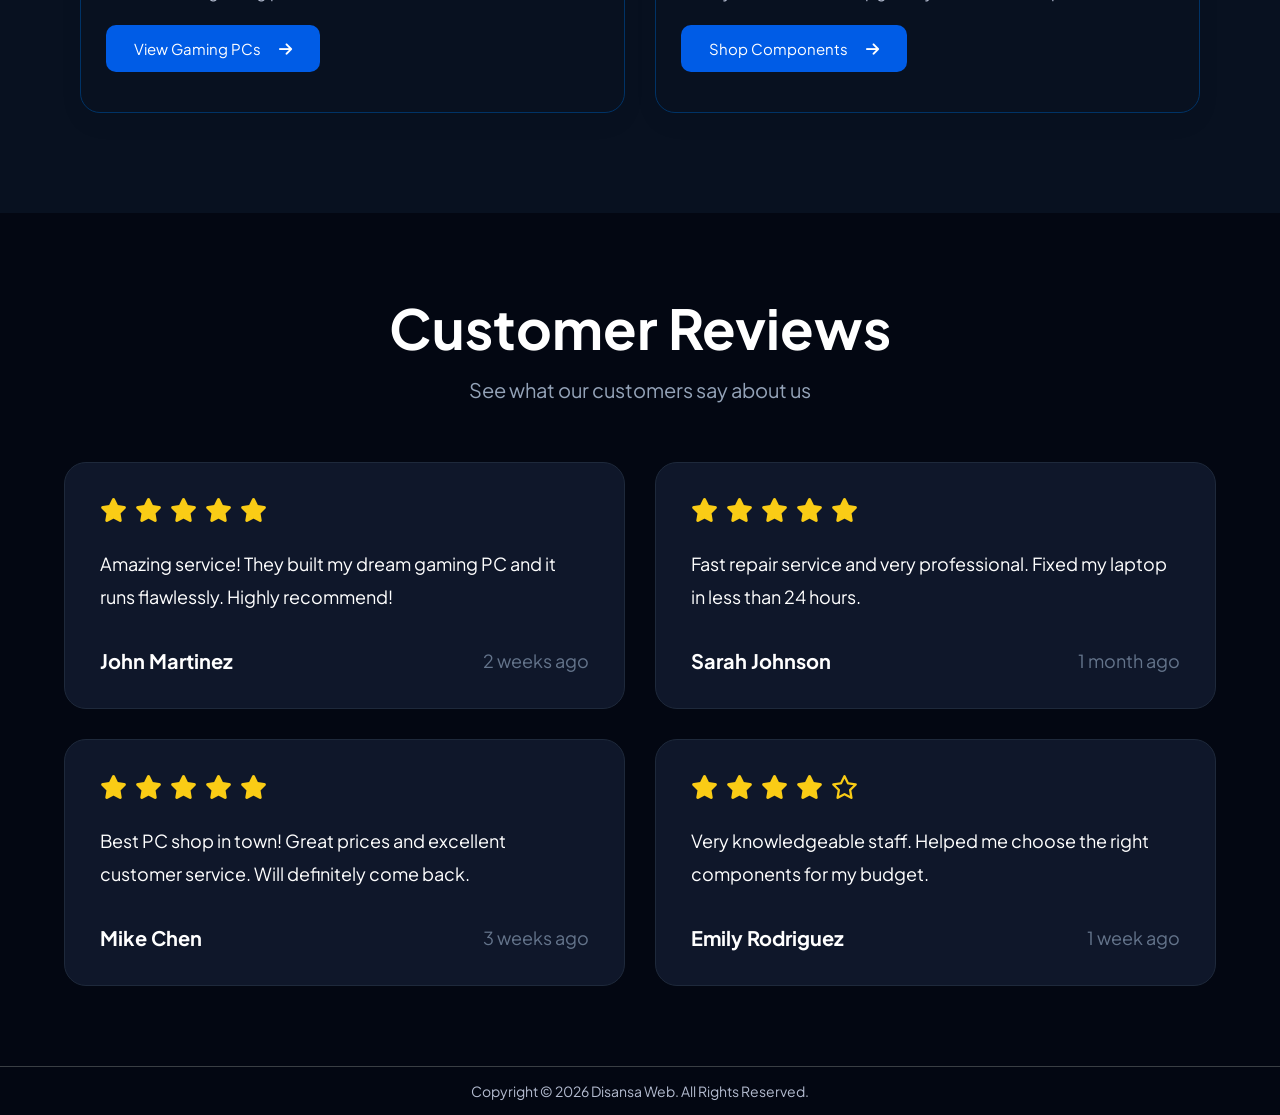
==== commit d0980ef7: "Add files via upload" ====
--- a/index.html
+++ b/index.html
@@ -55,11 +55,11 @@
     </p>
 
     <div class="hero-buttons">
-      <button>Get Started  <i class="fa-solid fa-arrow-right" style="margin-left: 15px;"></i></button>
-      <button class="secondary">View PCs</button>
-    </div>
-
-  </div> 
+      <button onclick="window.location.href='component.html'">Get Started  <i class="fa-solid fa-arrow-right" style="margin-left: 15px;"></i></button>
+      <button class="secondary" onclick="window.location.href='gaming.html'">View PCs</button>
+    </div>
+
+  </div>
 
   <div class="hero-image">
     <img src="photo-1587202372634-32705e3bf49c.jpg" alt="Gaming PC">
@@ -106,13 +106,13 @@
     <div class="question-card-2">
       <h3>Pre-Built Gaming PCs</h3>
       <p>High-performance systems ready to ship. Tested and optimized for maximum gaming performance.</p>
-      <button>View Gaming PCs  <i class="fa-solid fa-arrow-right" style="margin-left: 15px;"></i></button>
+      <button onclick="window.location.href='gaming.html'">View Gaming PCs  <i class="fa-solid fa-arrow-right" style="margin-left: 15px;"></i></button>
     </div>
 
     <div class="question-card-2">
       <h3>Gaming Components</h3>
       <p>Browse our selection of CPUs, GPUs, RAM, storage, and more. Build your dream PC or upgrade your current setup.</p>
-      <button>Shop Components <i class="fa-solid fa-arrow-right" style="margin-left: 15px;"></i></button>
+      <button onclick="window.location.href='component.html'">Shop Components <i class="fa-solid fa-arrow-right" style="margin-left: 15px;"></i></button>
     </div>
   </div>
 </section>
@@ -225,7 +225,10 @@
 
 </section>
 
-
+<div class="footer-bottom">
+ Copyright © 2026 Disansa Web. All Rights Reserved.
+
+</div>
 <script src="script.js"></script>
 </body>
-</html>
+</html>
--- a/style.css
+++ b/style.css
@@ -24,6 +24,13 @@
   --blue:#3b82f6;
   --text:#ffffff;
   --muted:#94a3b8;
+
+  --des-clr:#cbd5e1;
+  --row-clr:rgba(59,130,246,0.15);
+  --cart-clr:rgba(255,255,255,0.03);
+  --cart-border-clr:rgba(255,255,255,0.06);
+  --addcart-shafow-clr:rgba(37,99,235,0.3);
+  --addcart-shadow-hover-btn:rgba(37,99,235,0.45);
 }
 
 /* ============================= */
@@ -407,23 +414,20 @@
 }
 
 .btn{
-  border:none;
-  padding:16px 32px;
-  border-radius:14px;
-  background:#172033;
-  color:white;
-  font-size:18px;
-  cursor:pointer;
-  transition:0.3s;
-  border:1px solid #263247;
-}
-
+    padding:16px 35px;
+    border:none;
+    border-radius:15px;
+    background:#1e293b;
+    color:white;
+    cursor:pointer;
+    font-size:17px;
+    transition:0.3s;
+    border:1px solid #334155;
+}
+
+.btn.active,
 .btn:hover{
-  background:#1e293b;
-}
-
-.btn.active{
-  background:var(--blue);
+    background:#2563eb;
 }
 
 /* ========================= */
@@ -440,25 +444,108 @@
 /* PRODUCT CARD */
 /* ========================= */
 
-.product-card{
-  background:var(--card);
-  border-radius:22px;
-  overflow:hidden;
-  border:1px solid var(--border);
-  transition:0.3s;
-}
-
-.product-card:hover{
-  transform:translateY(-8px);
-  border-color:var(--blue);
-}
-
-.product-card img{
+.product-card {
+  background: #0f172a;
+  border: 1px solid rgba(255,255,255,0.08);
+  border-radius: 18px;
+  overflow: hidden;
+  transition: all 0.3s ease;
+  box-shadow: 0 10px 30px rgba(0,0,0,0.25);
+}
+
+.product-card:hover {
+  transform: translateY(-8px);
+  border-color: #3b82f6;
+  box-shadow: 0 20px 40px rgba(59,130,246,0.2);
+}
+
+.product-card img {
+  width: 100%;
+  height: 220px;
+  object-fit: cover;
+  transition: transform 0.4s ease;
+}
+
+.product-card:hover img {
+  transform: scale(1.05);
+}
+
+.cart-item {
+  display: flex;
+  gap: 15px;
+  align-items: center;
+  background: #0f172a;
+  border: 1px solid rgba(255,255,255,0.08);
+  padding: 15px;
+  border-radius: 16px;
+  margin-bottom: 15px;
+  transition: 0.3s;
+}
+
+.cart-item:hover {
+  transform: scale(1.01);
+  border-color: #3b82f6;
+}
+
+/*.cart-item img {
+  width: 80px;
+  border-radius: 10px;*/
+}
+.cart-item img{
   width:100%;
-  height:260px;
-  object-fit:cover;
-}
-
+  display:block;
+}
+
+/* QTY */
+
+.qty-box{
+    display:flex;
+    align-items:center;
+    gap:15px;
+    margin-top: 40px;
+}
+
+.qty-box button{
+    width:38px;
+    height:38px;
+    border:none;
+    border-radius:10px;
+    background:linear-gradient(
+    135deg,
+    #2563eb,
+    #1d4ed8
+    );
+    color:white;
+    font-size:18px;
+    cursor:pointer;
+    transition:0.3s;
+}
+
+.qty-box button:hover{
+    transform:translateY(-3px);
+}
+
+.qty-number{
+    font-size:18px;
+    font-weight:700;
+    color: white;
+}
+
+.remove-btn{
+    margin-top:20px;
+    background:none;
+    border:none;
+    color : var(--blue-text-clr);
+    cursor:pointer;
+    font-size:15px;
+}
+
+.item-total{
+    margin-top: 20px;
+    font-size:22px;
+    font-weight:700;
+    color: var(--blue-text-clr);
+}
 /* CONTENT */
 
 .product-content{
@@ -669,10 +756,7 @@
     border-radius:12px;
     font-size:20px;
 }
-body{
-    background:#020817;
-    font-family:Arial, sans-serif;
-}
+
 
 /* ================= SECTION ================= */
 
@@ -796,7 +880,7 @@
 
 .img{
     min-height:500px;
-    background:url("assets/photo-1581092921461-eab62e97a780.jpg") center/cover no-repeat;
+    background:url("photo-1581092921461-eab62e97a780.jpg") center/cover no-repeat;
     border-radius:0 10px 10px 0;
 }
 
@@ -1023,6 +1107,18 @@
     background: var(--dark-blue-clr);
 }
 
+/* ============================= */
+/* FOOTER */
+/* ============================= */
+
+.footer-bottom {
+  background: var(--dark);
+  color: var(--blue-text-clr);
+  text-align: center;
+  padding: 15px;
+  font-size: 14px;
+  border-top: 1px solid #3a3f44;
+}
 /* ============================= */
 /* RESPONSIVE */
 /* ============================= */
@@ -1203,6 +1299,9 @@
         width: 100%;
         margin-bottom: 60px;
     }
+    .footer-bottom {
+        font-size: 12px;
+    }
 }
 
 @media(max-width:1100px){
@@ -1216,7 +1315,40 @@
   }
 }
 
-@media(max-width:900px){
+
+@media screen and (max-width:900px){
+
+    .navbar{
+        padding:20px;
+    }
+
+    .nav-links{
+        gap:20px;
+    }
+
+    .nav-links li:not(.icon){
+        display:none;
+    }
+
+    .nav-links .icon{
+        display:block;
+    }
+
+    .nav-links.responsive{
+        position:absolute;
+        top:80px;
+        left:0;
+        width:100%;
+        background:#081120;
+        display:flex;
+        flex-direction:column;
+        gap:25px;
+        padding:25px;
+    }
+
+    .nav-links.responsive li{
+        display:block;
+    }
 
     /* HERO */
 
